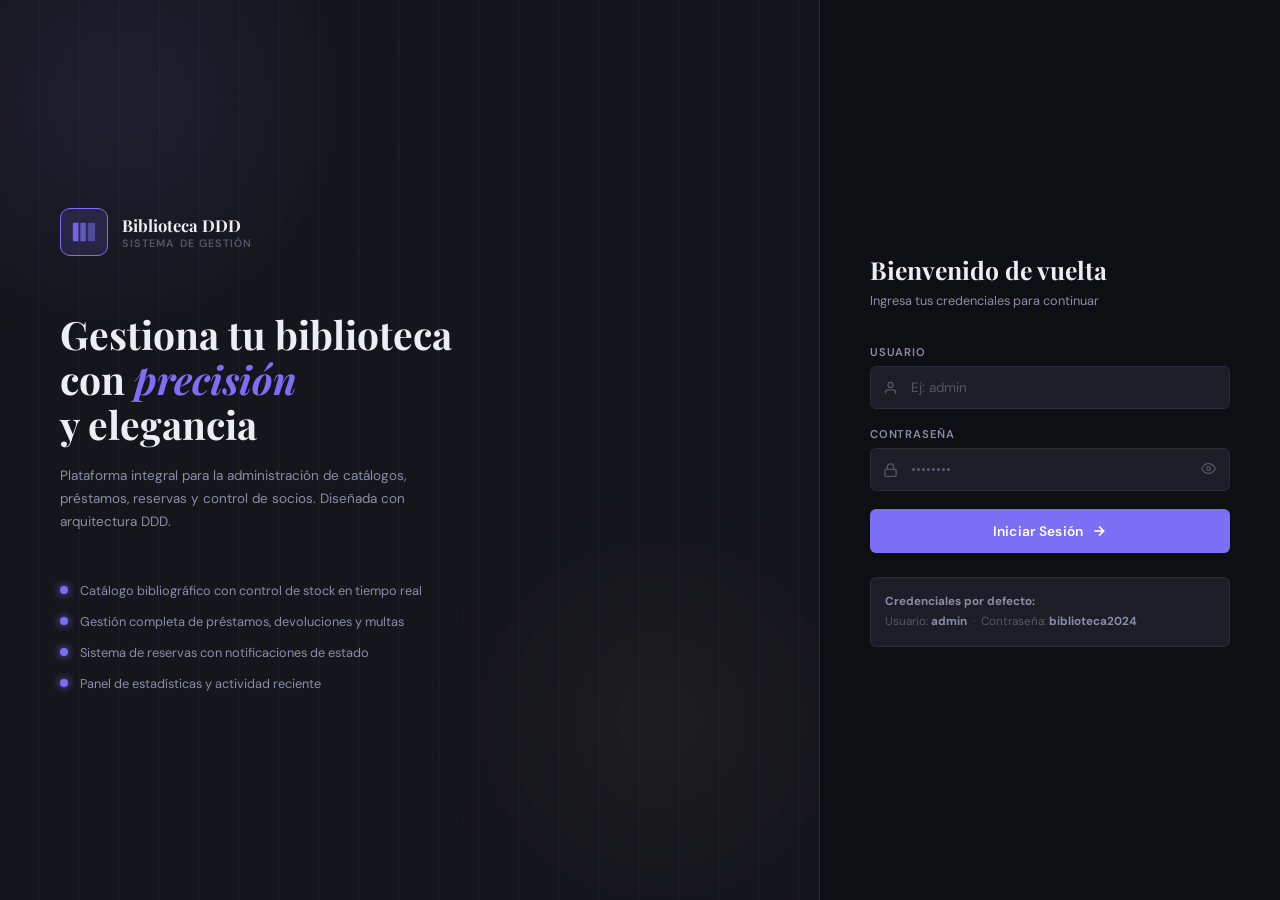
==== EnfoqueDDD/bibliotecaddd/backend/src/main/resources/static/login.html @ 49ec1af6 "feat: codigo base funcional" ====
<!DOCTYPE html>
<html lang="es">
<head>
  <meta charset="UTF-8" />
  <meta name="viewport" content="width=device-width, initial-scale=1.0" />
  <title>Biblioteca DDD — Acceso</title>
  <link rel="preconnect" href="https://fonts.googleapis.com" />
  <link rel="preconnect" href="https://fonts.gstatic.com" crossorigin />
  <link href="https://fonts.googleapis.com/css2?family=Playfair+Display:ital,wght@0,400;0,600;0,700;1,400&family=DM+Sans:wght@300;400;500;600&display=swap" rel="stylesheet" />
  <style>
    *, *::before, *::after { box-sizing: border-box; margin: 0; padding: 0; }

    :root {
      --bg-base:      #0e0f13;
      --bg-surface:   #15161c;
      --bg-elevated:  #1c1d26;
      --bg-overlay:   #242533;
      --border:       #2a2b38;
      --border-light: #353649;
      --text-primary:   #ecedf5;
      --text-secondary: #8b8da8;
      --text-muted:     #555669;
      --accent:        #7c6ef5;
      --accent-hover:  #9183f7;
      --accent-dim:    rgba(124, 110, 245, 0.15);
      --gold:          #e8b84b;
      --rose:          #f05465;
      --rose-bg:       rgba(240, 84, 101, 0.1);
      --green:         #34c77b;
      --radius:        10px;
      --radius-sm:     6px;
    }

    html { font-size: 15px; }

    body {
      background: var(--bg-base);
      color: var(--text-primary);
      font-family: 'DM Sans', sans-serif;
      min-height: 100vh;
      display: flex;
      overflow: hidden;
    }

    /* ── LEFT PANEL ── */
    .left-panel {
      flex: 1;
      position: relative;
      display: flex;
      flex-direction: column;
      justify-content: center;
      padding: 60px;
      background: var(--bg-surface);
      border-right: 1px solid var(--border);
      overflow: hidden;
    }

    /* Decorative bookshelf lines */
    .left-panel::before {
      content: '';
      position: absolute;
      inset: 0;
      background:
        repeating-linear-gradient(
          90deg,
          transparent 0,
          transparent 38px,
          rgba(124,110,245,0.04) 38px,
          rgba(124,110,245,0.04) 40px
        );
      pointer-events: none;
    }

    /* Glowing orb */
    .orb {
      position: absolute;
      border-radius: 50%;
      filter: blur(80px);
      pointer-events: none;
    }
    .orb-1 {
      width: 360px; height: 360px;
      background: radial-gradient(circle, rgba(124,110,245,0.18) 0%, transparent 70%);
      top: -80px; left: -60px;
    }
    .orb-2 {
      width: 280px; height: 280px;
      background: radial-gradient(circle, rgba(232,184,75,0.1) 0%, transparent 70%);
      bottom: 40px; right: 20px;
    }

    .left-content {
      position: relative;
      z-index: 1;
    }

    .brand {
      display: flex;
      align-items: center;
      gap: 14px;
      margin-bottom: 56px;
    }

    .brand-icon {
      width: 48px; height: 48px;
      background: var(--accent-dim);
      border: 1px solid var(--accent);
      border-radius: var(--radius);
      display: flex;
      align-items: center;
      justify-content: center;
      color: var(--accent);
    }

    .brand-text-title {
      font-family: 'Playfair Display', serif;
      font-size: 1.1rem;
      font-weight: 700;
      display: block;
      color: var(--text-primary);
    }

    .brand-text-sub {
      font-size: 0.72rem;
      font-weight: 600;
      text-transform: uppercase;
      letter-spacing: 0.1em;
      color: var(--text-muted);
      display: block;
    }

    .left-headline {
      font-family: 'Playfair Display', serif;
      font-size: 2.6rem;
      font-weight: 700;
      line-height: 1.15;
      color: var(--text-primary);
      margin-bottom: 18px;
    }

    .left-headline em {
      font-style: italic;
      color: var(--accent);
    }

    .left-desc {
      font-size: 0.9rem;
      color: var(--text-secondary);
      line-height: 1.7;
      max-width: 380px;
      margin-bottom: 48px;
    }

    /* Feature chips */
    .feature-list {
      display: flex;
      flex-direction: column;
      gap: 14px;
    }

    .feature-item {
      display: flex;
      align-items: center;
      gap: 12px;
      font-size: 0.85rem;
      color: var(--text-secondary);
    }

    .feature-dot {
      width: 8px; height: 8px;
      border-radius: 50%;
      background: var(--accent);
      flex-shrink: 0;
      box-shadow: 0 0 8px var(--accent);
    }

    /* ── RIGHT PANEL ── */
    .right-panel {
      width: 460px;
      display: flex;
      align-items: center;
      justify-content: center;
      padding: 40px 48px;
      background: var(--bg-base);
    }

    .login-card {
      width: 100%;
      max-width: 360px;
    }

    .login-header {
      margin-bottom: 36px;
    }

    .login-title {
      font-family: 'Playfair Display', serif;
      font-size: 1.65rem;
      font-weight: 700;
      color: var(--text-primary);
      margin-bottom: 6px;
    }

    .login-sub {
      font-size: 0.85rem;
      color: var(--text-secondary);
    }

    /* Divider */
    .divider {
      display: flex;
      align-items: center;
      gap: 12px;
      margin: 28px 0;
    }

    .divider::before, .divider::after {
      content: '';
      flex: 1;
      height: 1px;
      background: var(--border);
    }

    .divider span {
      font-size: 0.72rem;
      color: var(--text-muted);
      text-transform: uppercase;
      letter-spacing: 0.08em;
    }

    /* Form */
    .form-group {
      margin-bottom: 18px;
    }

    .form-label {
      display: block;
      font-size: 0.75rem;
      font-weight: 600;
      text-transform: uppercase;
      letter-spacing: 0.07em;
      color: var(--text-secondary);
      margin-bottom: 7px;
    }

    .input-wrap {
      position: relative;
    }

    .input-icon {
      position: absolute;
      left: 13px;
      top: 50%;
      transform: translateY(-50%);
      color: var(--text-muted);
      pointer-events: none;
      transition: color 180ms;
    }

    .form-input {
      width: 100%;
      background: var(--bg-elevated);
      border: 1px solid var(--border);
      border-radius: var(--radius-sm);
      color: var(--text-primary);
      font-family: 'DM Sans', sans-serif;
      font-size: 0.9rem;
      padding: 12px 14px 12px 40px;
      outline: none;
      transition: border-color 180ms, box-shadow 180ms;
    }

    .form-input:focus {
      border-color: var(--accent);
      box-shadow: 0 0 0 3px var(--accent-dim);
    }

    .form-input:focus + .focus-label,
    .input-wrap:focus-within .input-icon {
      color: var(--accent);
    }

    .form-input::placeholder { color: var(--text-muted); }

    /* Toggle password */
    .toggle-pw {
      position: absolute;
      right: 12px;
      top: 50%;
      transform: translateY(-50%);
      background: none;
      border: none;
      color: var(--text-muted);
      cursor: pointer;
      padding: 2px;
      transition: color 180ms;
    }

    .toggle-pw:hover { color: var(--text-secondary); }

    /* Error */
    .error-box {
      display: none;
      background: var(--rose-bg);
      border: 1px solid var(--rose);
      border-radius: var(--radius-sm);
      color: var(--rose);
      font-size: 0.83rem;
      padding: 11px 14px;
      margin-bottom: 18px;
      align-items: center;
      gap: 9px;
    }

    .error-box.show { display: flex; }

    /* Submit btn */
    .btn-login {
      width: 100%;
      padding: 13px;
      background: var(--accent);
      color: #fff;
      border: none;
      border-radius: var(--radius-sm);
      font-family: 'DM Sans', sans-serif;
      font-size: 0.92rem;
      font-weight: 600;
      cursor: pointer;
      transition: background 180ms, transform 180ms, box-shadow 180ms;
      display: flex;
      align-items: center;
      justify-content: center;
      gap: 8px;
      letter-spacing: 0.02em;
      margin-top: 8px;
    }

    .btn-login:hover {
      background: var(--accent-hover);
      box-shadow: 0 4px 20px rgba(124,110,245,0.35);
    }

    .btn-login:active { transform: scale(0.98); }

    .btn-login:disabled {
      opacity: 0.6;
      cursor: default;
    }

    /* Hint */
    .login-hint {
      margin-top: 24px;
      padding: 14px;
      background: var(--bg-elevated);
      border: 1px solid var(--border);
      border-radius: var(--radius-sm);
      font-size: 0.78rem;
      color: var(--text-muted);
      line-height: 1.7;
    }

    .login-hint strong { color: var(--text-secondary); }

    /* Spinner */
    .spinner {
      width: 17px; height: 17px;
      border: 2px solid rgba(255,255,255,0.3);
      border-top-color: #fff;
      border-radius: 50%;
      animation: spin 0.6s linear infinite;
      display: none;
    }

    @keyframes spin { to { transform: rotate(360deg); } }

    /* Responsive */
    @media (max-width: 900px) {
      .left-panel { display: none; }
      .right-panel { width: 100%; padding: 32px 24px; }
    }
  </style>
</head>
<body>

  <!-- Left Panel -->
  <div class="left-panel">
    <div class="orb orb-1"></div>
    <div class="orb orb-2"></div>

    <div class="left-content">
      <div class="brand">
        <div class="brand-icon">
          <svg width="26" height="26" viewBox="0 0 28 28" fill="none">
            <rect x="2" y="4" width="6" height="20" rx="1" fill="currentColor" opacity="0.9"/>
            <rect x="10" y="4" width="6" height="20" rx="1" fill="currentColor" opacity="0.7"/>
            <rect x="18" y="4" width="8" height="20" rx="1" fill="currentColor" opacity="0.5"/>
          </svg>
        </div>
        <div>
          <span class="brand-text-title">Biblioteca DDD</span>
          <span class="brand-text-sub">Sistema de Gestión</span>
        </div>
      </div>

      <h1 class="left-headline">
        Gestiona tu biblioteca<br />con <em>precisión</em><br />y elegancia
      </h1>

      <p class="left-desc">
        Plataforma integral para la administración de catálogos, préstamos,
        reservas y control de socios. Diseñada con arquitectura DDD.
      </p>

      <div class="feature-list">
        <div class="feature-item">
          <span class="feature-dot"></span>
          Catálogo bibliográfico con control de stock en tiempo real
        </div>
        <div class="feature-item">
          <span class="feature-dot"></span>
          Gestión completa de préstamos, devoluciones y multas
        </div>
        <div class="feature-item">
          <span class="feature-dot"></span>
          Sistema de reservas con notificaciones de estado
        </div>
        <div class="feature-item">
          <span class="feature-dot"></span>
          Panel de estadísticas y actividad reciente
        </div>
      </div>
    </div>
  </div>

  <!-- Right Panel: Login Form -->
  <div class="right-panel">
    <div class="login-card">

      <div class="login-header">
        <h2 class="login-title">Bienvenido de vuelta</h2>
        <p class="login-sub">Ingresa tus credenciales para continuar</p>
      </div>

      <div class="error-box" id="errorBox">
        <svg width="15" height="15" viewBox="0 0 24 24" fill="none" stroke="currentColor" stroke-width="2.5">
          <circle cx="12" cy="12" r="10"/><line x1="12" y1="8" x2="12" y2="12"/><line x1="12" y1="16" x2="12.01" y2="16"/>
        </svg>
        <span id="errorMsg">Credenciales incorrectas</span>
      </div>

      <form id="loginForm" autocomplete="off">
        <div class="form-group">
          <label class="form-label" for="username">Usuario</label>
          <div class="input-wrap">
            <svg class="input-icon" width="15" height="15" viewBox="0 0 24 24" fill="none" stroke="currentColor" stroke-width="2">
              <path d="M20 21v-2a4 4 0 0 0-4-4H8a4 4 0 0 0-4 4v2"/><circle cx="12" cy="7" r="4"/>
            </svg>
            <input
              type="text"
              class="form-input"
              id="username"
              placeholder="Ej: admin"
              autocomplete="username"
              required
            />
          </div>
        </div>

        <div class="form-group">
          <label class="form-label" for="password">Contraseña</label>
          <div class="input-wrap">
            <svg class="input-icon" width="15" height="15" viewBox="0 0 24 24" fill="none" stroke="currentColor" stroke-width="2">
              <rect x="3" y="11" width="18" height="11" rx="2" ry="2"/>
              <path d="M7 11V7a5 5 0 0 1 10 0v4"/>
            </svg>
            <input
              type="password"
              class="form-input"
              id="password"
              placeholder="••••••••"
              autocomplete="current-password"
              required
            />
            <button type="button" class="toggle-pw" id="togglePw" title="Mostrar contraseña">
              <svg id="eyeIcon" width="15" height="15" viewBox="0 0 24 24" fill="none" stroke="currentColor" stroke-width="2">
                <path d="M1 12s4-8 11-8 11 8 11 8-4 8-11 8-11-8-11-8z"/>
                <circle cx="12" cy="12" r="3"/>
              </svg>
            </button>
          </div>
        </div>

        <button type="submit" class="btn-login" id="btnLogin">
          <span id="btnText">Iniciar Sesión</span>
          <div class="spinner" id="spinner"></div>
          <svg id="btnArrow" width="16" height="16" viewBox="0 0 24 24" fill="none" stroke="currentColor" stroke-width="2.5">
            <line x1="5" y1="12" x2="19" y2="12"/>
            <polyline points="12 5 19 12 12 19"/>
          </svg>
        </button>
      </form>

      <div class="login-hint">
        <strong>Credenciales por defecto:</strong><br/>
        Usuario: <strong>admin</strong> &nbsp;·&nbsp; Contraseña: <strong>biblioteca2024</strong>
      </div>

    </div>
  </div>

  <script>
    // ─────────────────────────────────────────────
    // CONFIGURACIÓN DE CREDENCIALES
    // Modifica este objeto para cambiar el acceso
    // ─────────────────────────────────────────────
    const CREDENTIALS = {
      admin:       'biblioteca2024',
      bibliotecario: 'biblio123'
    };

    const SESSION_KEY = 'bib_session';

    // Redirect if already logged in
    if (sessionStorage.getItem(SESSION_KEY)) {
      window.location.href = 'index.html';
    }

    // Toggle password visibility
    const pwInput  = document.getElementById('password');
    const toggleBtn = document.getElementById('togglePw');
    const eyeIcon  = document.getElementById('eyeIcon');

    const eyeOpen  = `<path d="M1 12s4-8 11-8 11 8 11 8-4 8-11 8-11-8-11-8z"/><circle cx="12" cy="12" r="3"/>`;
    const eyeClosed = `<path d="M17.94 17.94A10.07 10.07 0 0 1 12 20c-7 0-11-8-11-8a18.45 18.45 0 0 1 5.06-5.94"/><path d="M9.9 4.24A9.12 9.12 0 0 1 12 4c7 0 11 8 11 8a18.5 18.5 0 0 1-2.16 3.19"/><line x1="1" y1="1" x2="23" y2="23"/>`;

    toggleBtn.addEventListener('click', () => {
      const isHidden = pwInput.type === 'password';
      pwInput.type = isHidden ? 'text' : 'password';
      eyeIcon.innerHTML = isHidden ? eyeClosed : eyeOpen;
    });

    // Form submit
    document.getElementById('loginForm').addEventListener('submit', async (e) => {
      e.preventDefault();

      const user = document.getElementById('username').value.trim();
      const pass = document.getElementById('password').value;

      const btn     = document.getElementById('btnLogin');
      const txt     = document.getElementById('btnText');
      const spin    = document.getElementById('spinner');
      const arrow   = document.getElementById('btnArrow');
      const errBox  = document.getElementById('errorBox');
      const errMsg  = document.getElementById('errorMsg');

      // Loading state
      btn.disabled = true;
      txt.textContent = 'Verificando…';
      spin.style.display = 'block';
      arrow.style.display = 'none';
      errBox.classList.remove('show');

      // Simulate a brief delay for UX feel
      await new Promise(r => setTimeout(r, 600));

      const valid = CREDENTIALS[user] && CREDENTIALS[user] === pass;

      if (valid) {
        sessionStorage.setItem(SESSION_KEY, JSON.stringify({ user, loginAt: Date.now() }));
        txt.textContent = '¡Acceso concedido!';
        spin.style.display = 'none';
        btn.style.background = '#34c77b';
        setTimeout(() => {
          window.location.href = 'index.html';
        }, 500);
      } else {
        btn.disabled = false;
        txt.textContent = 'Iniciar Sesión';
        spin.style.display = 'none';
        arrow.style.display = 'block';
        errMsg.textContent = user in CREDENTIALS
          ? 'Contraseña incorrecta. Inténtalo de nuevo.'
          : `El usuario "${user}" no existe.`;
        errBox.classList.add('show');

        // Shake animation on the card
        document.querySelector('.login-card').animate([
          { transform: 'translateX(0)' },
          { transform: 'translateX(-7px)' },
          { transform: 'translateX(7px)' },
          { transform: 'translateX(-5px)' },
          { transform: 'translateX(0)' }
        ], { duration: 350, easing: 'ease-out' });
      }
    });
  </script>
</body>
</html>
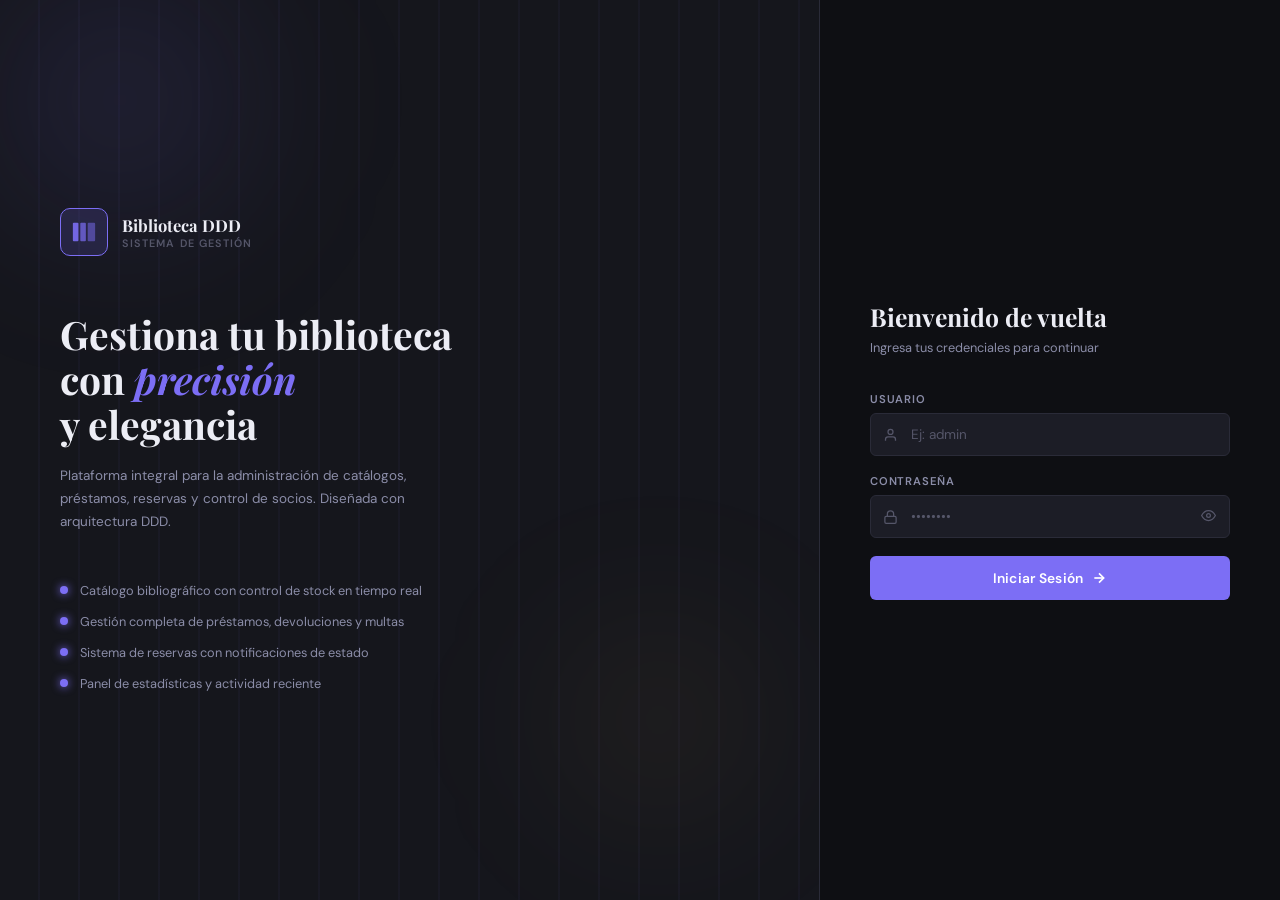
==== commit 803a3e6b: "EnfoqueDD Completo" ====
--- a/EnfoqueDDD/bibliotecaddd/backend/src/main/resources/static/login.html
+++ b/EnfoqueDDD/bibliotecaddd/backend/src/main/resources/static/login.html
@@ -500,11 +500,6 @@
         </button>
       </form>
 
-      <div class="login-hint">
-        <strong>Credenciales por defecto:</strong><br/>
-        Usuario: <strong>admin</strong> &nbsp;·&nbsp; Contraseña: <strong>biblioteca2024</strong>
-      </div>
-
     </div>
   </div>
 
